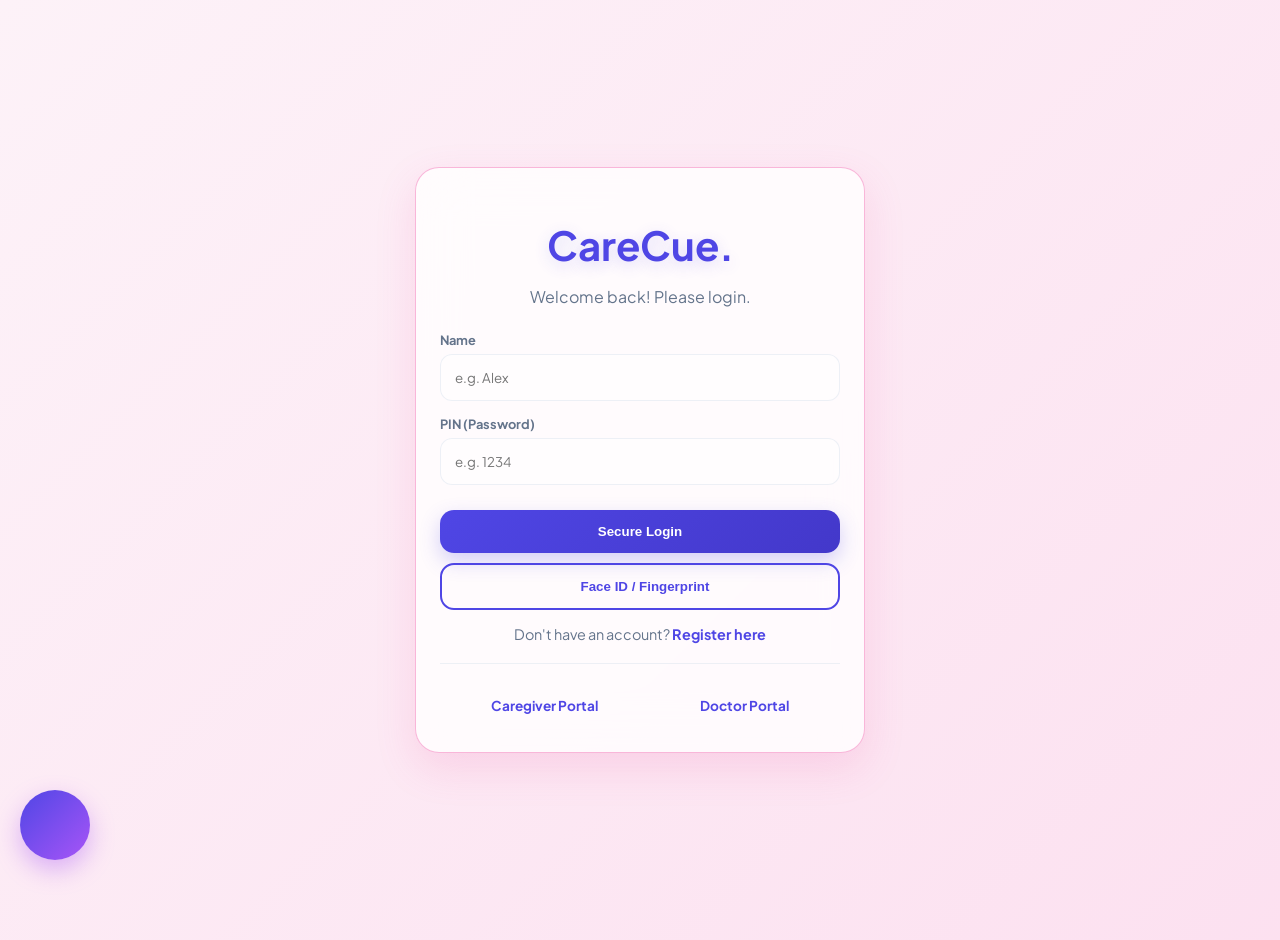
==== index.html @ 202d57db "First commit - Carecue project setup" ====
<!DOCTYPE html>
<html lang="en">
<head>
    <meta charset="UTF-8">
    <meta name="viewport" content="width=device-width, initial-scale=1.0">
    <title>CareCue Enterprise Pro Max</title>
    <link rel="stylesheet" href="style.css">
    <script src="https://unpkg.com/lucide@latest"></script>
    <script src="https://cdn.jsdelivr.net/npm/chart.js"></script>
    <script src="https://cdnjs.cloudflare.com/ajax/libs/html2pdf.js/0.10.1/html2pdf.bundle.min.js"></script>
    <script src="https://cdn.jsdelivr.net/npm/sweetalert2@11"></script>
</head>
<body>
    <script src='https://www.noupe.com/embed/019c487de93b7c8f9f58719d5f745e9b0823.js'></script>

    <div id="toast-container" style="position:fixed; top:20px; right:20px; z-index:9999; display:flex; flex-direction:column; gap:10px;"></div>

    <button class="voice-fab" onclick="startGlobalVoice()" title="Voice Commands" id="global-mic-btn">
        <i data-lucide="mic" style="width:28px; height:28px;"></i>
    </button>

    <div id="auth-screen" style="display:flex; min-height:100vh; align-items:center; justify-content:center; padding:20px; transition:0.3s; perspective: 1000px;">
        <div id="login-box" class="card login-pink-gradient" style="width: 100%; max-width: 400px; text-align:center; animation: fadeUp3D 0.8s ease-out;">
            <h1 style="color:var(--primary); margin-bottom:10px; font-size:2.5rem; text-shadow: 0 4px 15px rgba(79,70,229,0.2);">CareCue.</h1>
            <p style="color:var(--text-muted); margin-bottom: 25px;" data-lang="Welcome back! Please login.">Welcome back! Please login.</p>
            
            <label class="input-label" style="text-align:left;">Name</label>
            <input type="text" id="login-name" class="input-field" placeholder="e.g. Alex">
            <label class="input-label" style="text-align:left;">PIN (Password)</label>
            <input type="password" id="login-pin" class="input-field" placeholder="e.g. 1234">
            
            <button onclick="handleAuth('login')" class="btn btn-primary" style="margin-top:10px; margin-bottom:10px;" data-lang="Secure Login">Secure Login</button>
            
            <button onclick="biometricLogin()" class="btn btn-outline" style="margin-bottom:15px; display:flex; align-items:center; justify-content:center; gap:10px; border-color:var(--primary); color:var(--primary);">
                <i data-lucide="fingerprint"></i> <span data-lang="Face ID / Fingerprint">Face ID / Fingerprint</span>
            </button>

            <p style="font-size: 0.9rem; color: var(--text-muted);">Don't have an account? <span style="color:var(--primary); font-weight:700; cursor:pointer;" onclick="toggleAuth('register')">Register here</span></p>
            <hr style="border:none; border-top:1px solid var(--border); margin: 20px 0;">
            <div style="display:flex; justify-content:space-around;">
                <p style="font-size: 0.85rem; color: var(--text-muted);"><span style="color:var(--primary); font-weight:700; cursor:pointer;" onclick="toggleAuth('cg-login')">Caregiver Portal</span></p>
                <p style="font-size: 0.85rem; color: var(--text-muted);"><span style="color:var(--primary); font-weight:700; cursor:pointer;" onclick="toggleAuth('doc-login')">Doctor Portal</span></p>
            </div>
        </div>

        <div id="doc-login-box" class="card login-pink-gradient" style="width: 100%; max-width: 400px; text-align:center; display:none; animation: fadeUp3D 0.5s ease-out;">
            <div style="background:rgba(79,70,229,0.1); width:70px; height:70px; border-radius:50%; display:flex; align-items:center; justify-content:center; margin:0 auto 15px; box-shadow: 0 10px 20px rgba(79,70,229,0.15);"><i data-lucide="stethoscope" style="color:var(--primary); width:35px; height:35px;"></i></div>
            <h2 style="color:var(--primary); margin-top:0; margin-bottom:10px;">Doctor Portal</h2>
            <label class="input-label" style="text-align:left;">Doctor Name</label>
            <input type="text" id="doc-name-main" class="input-field" placeholder="e.g. Dr. Smith">
            <label class="input-label" style="text-align:left;">Secure PIN (Try: 0000)</label>
            <input type="password" id="doc-pin-main" class="input-field" placeholder="0000">
            <button onclick="doDoctorLogin()" class="btn btn-primary" style="margin-top:10px; margin-bottom:15px;">Access Records</button>
            <p style="font-size: 0.9rem; color: var(--text-muted);">Return to <span style="color:var(--primary); font-weight:700; cursor:pointer;" onclick="toggleAuth('login')">Patient Login</span></p>
        </div>

        <div id="cg-login-box" class="card login-pink-gradient" style="width: 100%; max-width: 400px; text-align:center; display:none; animation: fadeUp3D 0.5s ease-out;">
            <div style="background:rgba(79,70,229,0.1); width:70px; height:70px; border-radius:50%; display:flex; align-items:center; justify-content:center; margin:0 auto 15px; box-shadow: 0 10px 20px rgba(79,70,229,0.15);"><i data-lucide="shield" style="color:var(--primary); width:35px; height:35px;"></i></div>
            <h2 style="color:var(--primary); margin-top:0; margin-bottom:10px;">Caregiver Access</h2>
            <label class="input-label" style="text-align:left;">Caregiver PIN (Try: 1234)</label>
            <input type="password" id="cg-pin-main" class="input-field" placeholder="Enter PIN" style="text-align:center; font-size:1.5rem; letter-spacing:5px;">
            <button onclick="doCaregiverLoginMain()" class="btn btn-primary" style="margin-top:10px; margin-bottom:15px;">Access Dashboard</button>
            <p style="font-size: 0.9rem; color: var(--text-muted);">Return to <span style="color:var(--primary); font-weight:700; cursor:pointer;" onclick="toggleAuth('login')">Patient Login</span></p>
        </div>

        <div id="register-box" class="card login-pink-gradient" style="width: 100%; max-width: 500px; text-align:center; display:none; max-height: 90vh; overflow-y: auto; animation: fadeUp3D 0.5s ease-out;">
            <h2 style="color:var(--primary); margin-top:0; margin-bottom:10px;">Create Profile</h2>
            <div style="display:grid; grid-template-columns: 1fr 1fr; gap: 10px; text-align:left;">
                <div><label class="input-label">Name *</label><input type="text" id="reg-name" class="input-field" placeholder="Full Name"></div>
                <div><label class="input-label">PIN *</label><input type="password" id="reg-pin" class="input-field" placeholder="4-digit PIN"></div>
                <div><label class="input-label">Date of Birth</label><input type="date" id="reg-dob" class="input-field"></div>
                <div><label class="input-label">Blood Type</label><select id="reg-blood" class="input-field"><option value="">Select...</option><option value="A+">A+</option><option value="A-">A-</option><option value="O+">O+</option><option value="O-">O-</option><option value="B+">B+</option><option value="B-">B-</option><option value="AB+">AB+</option><option value="AB-">AB-</option></select></div>
                <div><label class="input-label">Height</label><input type="text" id="reg-height" class="input-field" placeholder="e.g. 175cm"></div>
                <div><label class="input-label">Weight</label><input type="text" id="reg-weight" class="input-field" placeholder="e.g. 70kg"></div>
            </div>
            <div style="text-align:left; margin-top: 10px;">
                <label class="input-label">Medical Conditions</label><input type="text" id="reg-cond" class="input-field" placeholder="e.g. Diabetes, Asthma (or None)">
                <label class="input-label">Known Allergies</label><input type="text" id="reg-alg" class="input-field" placeholder="e.g. Peanuts, Penicillin (or None)">
                <label class="input-label">Reason for using CareCue</label><input type="text" id="reg-reason" class="input-field" placeholder="e.g. Tracking daily supplements">
                <label class="input-label">Do you need Caregiver Monitoring?</label><select id="reg-caregiver" class="input-field"><option value="No">No, I will manage myself</option><option value="Yes">Yes, I want a caregiver to monitor my doses</option></select>
            </div>
            <button onclick="handleAuth('register')" class="btn btn-primary" style="margin-top:10px; margin-bottom:15px;">Complete Registration</button>
            <p style="font-size: 0.9rem; color: var(--text-muted);">Already have an account? <span style="color:var(--primary); font-weight:700; cursor:pointer;" onclick="toggleAuth('login')">Login here</span></p>
        </div>
    </div>

    <div id="app-wrapper" style="display:none;">
        <div id="ring-modal" class="modal-overlay">
            <div class="modal-box" style="border: 4px solid var(--primary); box-shadow: 0 0 50px rgba(79,70,229,0.5);">
                <i data-lucide="phone-ringing" style="color:var(--primary); width:60px; height:60px; margin-bottom:10px; animation: floatPulse 1s infinite;"></i>
                <h2 class="text-2xl font-bold mb-2">Caregiver Alert!</h2>
                <p class="text-muted mb-6">Your caregiver is ringing you to remind you to take your medicine!</p>
                <button onclick="stopRingAlert(); route('dashboard');" class="btn btn-primary">Okay, taking it now!</button>
            </div>
        </div>

        <div id="alarm-modal" class="modal-overlay">
            <div class="modal-box">
                <div style="background:linear-gradient(135deg, rgba(79,70,229,0.2) 0%, rgba(99,102,241,0.1) 100%); width:80px; height:80px; border-radius:50%; display:flex; align-items:center; justify-content:center; margin:0 auto 20px; box-shadow: 0 10px 25px rgba(79,70,229,0.2);">
                    <i data-lucide="bell-ring" style="color:var(--primary); width:40px; height:40px; animation: floatPulse 2s infinite;"></i>
                </div>
                <h2 class="text-2xl font-bold mb-2" data-lang="Medicine Time!">Medicine Time!</h2>
                <p id="alarm-msg" class="text-muted mb-6">Time to take your meds</p>
                <button onclick="confirmAlarm()" class="btn btn-primary" style="margin-bottom:15px; font-size:1.1rem; padding: 16px;" data-lang="I Took It">I Took It</button>
                <button onclick="snoozeAlarm()" style="background:none; border:none; color:var(--text-muted); font-weight:700; cursor:pointer; transition:0.3s;" onmouseover="this.style.color='var(--danger)'" onmouseout="this.style.color='var(--text-muted)'" data-lang="Snooze 5 mins">Snooze 5 mins</button>
            </div>
        </div>

        <div id="app-layout">
            <div id="nav-bar">
                <div class="desktop-logo">CareCue.</div>
                
                <div class="nav-link active" onclick="route('dashboard')" id="nav-dashboard"><i data-lucide="layout-grid"></i><span data-lang="Dashboard">Dashboard</span></div>
                <div class="nav-link" onclick="route('schedule')" id="nav-schedule"><i data-lucide="calendar-clock"></i><span data-lang="Schedule">Schedule</span></div>
                <div class="nav-link" onclick="route('inventory')" id="nav-inventory"><i data-lucide="package"></i><span data-lang="Inventory">Inventory</span></div>
                <div class="nav-link" onclick="route('analytics')" id="nav-analytics"><i data-lucide="bar-chart-2"></i><span data-lang="Analytics">Analytics</span></div>
                <div class="nav-link" onclick="route('ai')" id="nav-ai"><i data-lucide="bot"></i><span data-lang="Smart AI">Smart AI</span></div>
                <div class="nav-link" onclick="route('profile')" id="nav-profile"><i data-lucide="user"></i><span data-lang="Profile">Settings</span></div>

                <div style="margin-top:auto; border-top:1px solid var(--border); padding-top:20px;">
                    <div class="nav-link" onclick="toggleLanguage()" id="lang-btn" style="color:var(--success);"><i data-lucide="languages"></i><span>A/अ Hindi</span></div>
                    <div class="nav-link" onclick="exitCaregiver()" id="exit-cg-btn" style="color:var(--danger); display:none;"><i data-lucide="users" id="exit-cg-icon"></i><span id="exit-cg-text">Directory</span></div>
                    <div class="nav-link" onclick="logoutUser()" id="logout-btn" style="color:var(--text-muted);"><i data-lucide="log-out"></i><span>Logout</span></div>
                </div>
            </div>

            <div id="main-content">
                <div class="mobile-header">
                    <div style="font-weight:800; font-size:1.4rem; color:var(--primary); text-shadow: 0 2px 10px rgba(79,70,229,0.2);">CareCue.</div>
                    <div onclick="toggleLanguage()" style="font-size:0.8rem; background:var(--card-glass); color:var(--success); padding:8px; border-radius:20px; border:1px solid var(--border);"><i data-lucide="languages" style="width:16px;"></i></div>
                </div>

                <div style="margin-bottom:30px; display:flex; justify-content:space-between; align-items:flex-end; flex-wrap:wrap; gap:10px;">
                    <div style="display:flex; align-items:center; gap:15px;">
                        <img id="header-avatar" src="https://ui-avatars.com/api/?name=User" class="avatar-img" style="display:none; width:50px; height:50px;">
                        <div>
                            <h1 id="page-title" style="margin:0; font-size:2.2rem; letter-spacing:-0.5px;">Dashboard</h1>
                            <p id="page-sub" style="color:var(--text-muted); margin:5px 0 0; font-weight:500;">Overview</p>
                        </div>
                    </div>
                    <div style="display:flex; gap:10px;">
                        <div id="coin-badge" class="coin-badge" style="display:none;" title="Health Coins Earned">🪙 <span id="coin-count">0</span></div>
                        <div id="streak-badge" class="streak-badge" style="display:none;" title="Daily Streak">🔥 <span id="streak-count">0</span></div>
                    </div>
                </div>

                <div id="view-container" class="animate-in"></div>
            </div>
        </div>
    </div>

    <script>
        const API = "http://127.0.0.1:8000/api";
        const WS_URL = "ws://127.0.0.1:8000/ws";
        
        let state = { user: null, data: null, audioCtx: null, activeAlarm: null, recognition: null, role: 'patient', lang: 'en', bgImage: '' };
        let alarmInterval = null;
        let ws = null;
        let vitalsInterval = null;

        const dict = {
            "Dashboard": "डैशबोर्ड", "Schedule": "अनुसूची (Schedule)", "Inventory": "स्टॉक (Inventory)", 
            "Analytics": "विश्लेषण (Analytics)", "Smart AI": "स्मार्ट एआई", "Settings": "सेटिंग्स",
            "Welcome back! Please login.": "वापसी पर स्वागत है! कृपया लॉगिन करें।",
            "Secure Login": "सुरक्षित लॉगिन", "Face ID / Fingerprint": "बायोमेट्रिक लॉगिन",
            "Medicine Time!": "दवा का समय हो गया है!", "I Took It": "मैंने ले ली", "Snooze 5 mins": "5 मिनट बाद याद दिलाएं",
            "AI HEALTH SCORE": "एआई स्वास्थ्य स्कोर", "Today's Plan": "आज की योजना"
        };

        window.onload = async () => {
            lucide.createIcons();
            document.body.addEventListener('click', () => { if(!state.audioCtx) state.audioCtx = new (window.AudioContext || window.webkitAudioContext)(); }, {once:true});
            
            if (Notification.permission !== "granted" && Notification.permission !== "denied") {
                Notification.requestPermission();
            }

            const savedTheme = localStorage.getItem('carecue_theme');
            if(savedTheme) setTheme(savedTheme);

            if ('webkitSpeechRecognition' in window) {
                state.recognition = new webkitSpeechRecognition();
                state.recognition.continuous = false;
                state.recognition.lang = 'en-US';
                state.recognition.onresult = (e) => { 
                    const t = e.results[0][0].transcript.toLowerCase();
                    if(document.getElementById('global-mic-btn').classList.contains('listening')) {
                        document.getElementById('global-mic-btn').classList.remove('listening');
                        document.getElementById('global-mic-btn').style.background = "linear-gradient(135deg, var(--primary) 0%, #a855f7 100%)";
                        if(t.includes('inventory') || t.includes('stock')) { route('inventory'); showToast("Opening Inventory"); }
                        else if(t.includes('schedule') || t.includes('add medicine')) { route('schedule'); showToast("Opening Schedule"); }
                        else if(t.includes('profile') || t.includes('settings')) { route('profile'); showToast("Opening Settings"); }
                        else if(t.includes('dashboard') || t.includes('home')) { route('dashboard'); showToast("Opening Dashboard"); }
                        else { Swal.fire('Command not recognized', `I heard: "${t}". Try saying "Open Inventory".`, 'info'); }
                    } else {
                        if(document.getElementById('chat-in')) { document.getElementById('chat-in').value = t; sendChat(); }
                    }
                };
            }
            
            const savedUser = localStorage.getItem("carecue_userid");
            if(savedUser) { state.user = savedUser; startApp(); }
        };

        function connectWebSocket() {
            if(ws) ws.close();
            ws = new WebSocket(WS_URL);
            ws.onmessage = (event) => {
                if(event.data === "update" || event.data === "ring") {
                    loadData().then(() => { route(document.querySelector('.nav-link.active').id.replace('nav-','')); });
                }
            };
        }

        function showToast(msg, icon = 'success') {
            Swal.fire({ toast: true, position: 'top-end', icon: icon, title: msg, showConfirmButton: false, timer: 3000, timerProgressBar: true });
        }

        function toggleAuth(view) {
            ['login-box', 'register-box', 'cg-login-box', 'doc-login-box'].forEach(id => {
                const el = document.getElementById(id);
                if(el) el.style.display = 'none';
            });
            const target = document.getElementById(view + '-box');
            if(target) target.style.display = 'block';
        }

        async function biometricLogin() {
            Swal.fire({ title: 'Authenticating...', html: '<i data-lucide="scan-face" class="lucide-spin" style="width:60px; height:60px; color:var(--primary); margin:20px 0;"></i><br>Scanning biometrics...', showConfirmButton: false, allowOutsideClick: false, didOpen: () => { lucide.createIcons(); } });
            setTimeout(() => {
                const savedUser = localStorage.getItem("carecue_userid");
                if(savedUser) { state.user = savedUser; state.role = 'patient'; Swal.fire('Success', 'Biometric Match Confirmed', 'success'); finalizeAuth(); startApp(); } 
                else { Swal.fire('Error', 'No biometric profile found. Please login with PIN first.', 'error'); }
            }, 2000);
        }

        async function doDoctorLogin() {
            const name = document.getElementById('doc-name-main').value; const pin = document.getElementById('doc-pin-main').value;
            try {
                const res = await fetch(`${API}/doctor/login`, {method:'POST', headers:{'Content-Type':'application/json'}, body:JSON.stringify({name,pin})});
                const d = await res.json();
                if(d.success) { state.role = 'doctor'; finalizeAuth(); route('doc_home'); } else Swal.fire('Error', 'Invalid Doctor Credentials', 'error');
            } catch(e) { Swal.fire('Connection Error', 'Failed to connect to backend', 'error'); }
        }

        async function doCaregiverLoginMain() {
            const pin = document.getElementById('cg-pin-main').value;
            try {
                const res = await fetch(`${API}/caregiver/login`, {method:'POST', headers:{'Content-Type':'application/json'}, body:JSON.stringify({pin})});
                const d = await res.json();
                if(d.success) { state.role = 'caregiver'; finalizeAuth(); route('cg_home'); } else Swal.fire('Error', 'Invalid Caregiver PIN', 'error');
            } catch(e) { Swal.fire('Connection Error', 'Failed to connect to backend', 'error'); }
        }

        async function handleAuth(action) {
            let payload = action === 'login' ? { name: document.getElementById('login-name').value, pin: document.getElementById('login-pin').value } : { name: document.getElementById('reg-name').value, pin: document.getElementById('reg-pin').value, dob: document.getElementById('reg-dob').value, bloodType: document.getElementById('reg-blood').value, height: document.getElementById('reg-height').value, weight: document.getElementById('reg-weight').value, allergies: document.getElementById('reg-alg').value, conditions: document.getElementById('reg-cond').value, reason: document.getElementById('reg-reason').value, needsCaregiver: document.getElementById('reg-caregiver').value };
            const endpoint = action === 'login' ? `${API}/login` : `${API}/register`;
            try {
                const res = await fetch(endpoint, { method: 'POST', headers: {'Content-Type': 'application/json'}, body: JSON.stringify(payload) });
                const data = await res.json();
                if(data.success) { state.user = data.userId; state.role = 'patient'; localStorage.setItem("carecue_userid", state.user); finalizeAuth(); startApp(); }
                else Swal.fire('Error', data.message, 'error');
            } catch(e) { Swal.fire('Connection Error', 'Server error. Is the backend running?', 'error'); }
        }

        function finalizeAuth() {
            document.getElementById('auth-screen').style.display = 'none';
            document.getElementById('app-wrapper').style.display = 'block';
            
            const isPatient = state.role === 'patient';
            document.getElementById('nav-schedule').style.display = isPatient ? 'flex' : 'none';
            document.getElementById('nav-inventory').style.display = isPatient ? 'flex' : 'none';
            document.getElementById('nav-analytics').style.display = isPatient ? 'flex' : 'none';

            if(state.role !== 'patient') {
                document.getElementById('exit-cg-btn').style.display = 'flex';
                document.getElementById('exit-cg-text').innerText = state.role === 'doctor' ? 'Doctor Portal' : 'Patient List';
                lucide.createIcons();
            }
            connectWebSocket(); 
        }

        function logoutUser() {
            state.user = null; state.role = 'patient'; clearInterval(alarmInterval); alarmInterval = null; clearInterval(vitalsInterval);
            localStorage.removeItem("carecue_userid"); if(ws) ws.close();
            document.getElementById('app-wrapper').style.display = 'none'; document.getElementById('auth-screen').style.display = 'flex';
            document.getElementById('exit-cg-btn').style.display = 'none'; document.getElementById('header-avatar').style.display = 'none';
            
            document.getElementById('nav-schedule').style.display = 'flex';
            document.getElementById('nav-inventory').style.display = 'flex';
            document.getElementById('nav-analytics').style.display = 'flex';
            
            toggleAuth('login');
            clearBg(false);
        }

        function toggleLanguage() {
            state.lang = state.lang === 'en' ? 'hi' : 'en';
            document.querySelectorAll('[data-lang]').forEach(el => {
                const original = el.getAttribute('data-lang');
                if(state.lang === 'hi' && dict[original]) el.innerText = dict[original];
                else el.innerText = original;
            });
            showToast(state.lang === 'hi' ? "भाषा बदल दी गई है" : "Language changed to English");
        }

        function startGlobalVoice() {
            if(!state.recognition) return Swal.fire('Error', "Voice not supported", 'error');
            const btn = document.getElementById('global-mic-btn'); btn.classList.add('listening'); btn.style.background = "var(--danger)";
            state.recognition.start(); showToast("Listening... Try saying 'Open Inventory'", "info");
        }

        async function startApp() {
            finalizeAuth();
            await loadData();
            route(state.role === 'patient' ? 'dashboard' : (state.role === 'doctor' ? 'doc_home' : 'cg_home'));
            if(!alarmInterval) alarmInterval = setInterval(checkAlarms, 1000);
        }

        async function loadData() {
            if(!state.user) return;
            const res = await fetch(`${API}/data/${state.user}`);
            state.data = await res.json();
            document.getElementById('page-sub').innerText = `Viewing: ${state.data.name}`;
            
            if(state.data.profile && state.data.profile.streak > 0) {
                document.getElementById('streak-badge').style.display = 'inline-flex'; document.getElementById('streak-count').innerText = state.data.profile.streak;
            } else { document.getElementById('streak-badge').style.display = 'none'; }

            if(state.data.profile && state.data.profile.coins !== undefined) {
                document.getElementById('coin-badge').style.display = 'inline-flex'; document.getElementById('coin-count').innerText = state.data.profile.coins;
            }

            const headerAvatar = document.getElementById('header-avatar');
            if (state.data.profile && state.data.profile.avatar) {
                headerAvatar.src = state.data.profile.avatar; headerAvatar.style.display = 'block';
            } else {
                headerAvatar.src = `https://ui-avatars.com/api/?name=${state.data.name}&background=random`; headerAvatar.style.display = 'block';
            }

            // Custom BG Handling
            if(state.data.profile && state.data.profile.bgImage) {
                document.body.style.backgroundImage = `url(${state.data.profile.bgImage})`;
                document.body.style.backgroundSize = 'cover';
                document.body.style.backgroundPosition = 'center';
                document.body.style.backgroundAttachment = 'fixed';
                state.bgImage = state.data.profile.bgImage;
            } else {
                clearBg(false);
            }
        }

        function setTheme(t) {
            document.body.className = '';
            if(t !== 'light') document.body.classList.add(t);
            localStorage.setItem('carecue_theme', t);
            showToast(`Theme Updated`, 'success');
        }

        function clearBg(save = true) {
            document.body.style.backgroundImage = '';
            state.bgImage = '';
            if(save) saveProfile();
        }

        function route(view) {
            document.querySelectorAll('.nav-link').forEach(el => el.classList.remove('active'));
            if(document.getElementById(`nav-${view}`)) document.getElementById(`nav-${view}`).classList.add('active');
            
            const titles = {'dashboard': 'Dashboard', 'schedule': 'Medication', 'inventory': 'Stock', 'analytics': 'Health Data', 'ai': 'AI Lab', 'profile': 'Settings & Theme', 'cg_home': 'Caregiver Portal', 'doc_home': 'Doctor Portal'};
            document.getElementById('page-title').innerText = titles[view] || 'CareCue';
            document.getElementById('page-title').setAttribute('data-lang', titles[view] || 'CareCue');

            const container = document.getElementById('view-container');
            container.classList.remove('animate-in'); void container.offsetWidth; container.classList.add('animate-in');
            clearInterval(vitalsInterval); 

            setTimeout(() => {
                if(view === 'dashboard') renderDashboard();
                if(view === 'schedule') renderSchedule();
                if(view === 'inventory') renderInventory();
                if(view === 'analytics') renderAnalytics();
                if(view === 'ai') renderAI();
                if(view === 'profile') renderProfile();
                if(view === 'cg_home') renderCGHome();
                if(view === 'doc_home') renderDocHome();
                lucide.createIcons();
                if(state.lang === 'hi') toggleLanguage(); 
            }, 50);
        }

        async function renderDashboard() {
            if(!state.user) return;
            const r = await fetch(`${API}/ai/risk/${state.user}`, {method:'POST'}); const risk = await r.json();
            const today = new Date().toISOString().split('T')[0];

            const medsHtml = state.data.medicines.map(m => {
                const log = state.data.history.find(h => h.medicineId === m.id && h.timestamp.startsWith(today));
                let btns = log ? `<span style="color:${log.status==='taken'?'var(--success)':'var(--danger)'}; font-weight:700; background:rgba(255,255,255,0.5); padding:6px 12px; border-radius:8px;">${log.status==='taken'?'Taken':'Missed'}</span>` : 
                    `<button onclick="log('${m.id}','${m.name}','taken','${m.dosage}')" class="action-btn btn-take">Take</button>
                     <button onclick="log('${m.id}','${m.name}','missed','${m.dosage}')" class="action-btn btn-skip">Skip</button>`;

                return `<div class="med-row" style="border-left:4px solid ${log?(log.status==='taken'?'var(--success)':'var(--danger)'):'var(--primary)'};"><div><div style="font-size:0.8rem; font-weight:800; color:var(--primary); letter-spacing:0.5px;">${m.time} | ${m.frequency || 'Daily'}</div><strong style="font-size:1.2rem;">${m.name}</strong> <span style="font-size:0.85rem; color:var(--text-muted);">${m.dosage}</span></div><div>${btns}</div></div>`;
            }).join('');

            const vitalsHtml = `
                <div class="card" style="margin-top:20px;">
                    <h3 style="margin-top:0; display:flex; align-items:center; gap:8px;"><i data-lucide="watch" style="color:var(--primary);"></i> Health Vitals <span style="font-size:0.7rem; background:rgba(16,185,129,0.1); color:var(--success); padding:2px 6px; border-radius:4px; font-weight:700;">Live Sync</span></h3>
                    <div style="display:grid; grid-template-columns:1fr 1fr 1fr; gap:15px;">
                        <div class="vitals-box">
                            <i data-lucide="heart-pulse" class="heart-beat"></i><br>
                            <span class="vitals-val" id="vital-hr">72</span><br><span style="font-size:0.75rem; color:var(--text-muted);">BPM</span>
                        </div>
                        <div class="vitals-box">
                            <i data-lucide="activity" style="color:var(--primary);"></i><br>
                            <span class="vitals-val" id="vital-bp">120/80</span><br><span style="font-size:0.75rem; color:var(--text-muted);">mmHg</span>
                        </div>
                        <div class="vitals-box">
                            <i data-lucide="footprints" style="color:var(--success);"></i><br>
                            <span class="vitals-val" id="vital-steps">4,203</span><br><span style="font-size:0.75rem; color:var(--text-muted);">Steps</span>
                        </div>
                    </div>
                </div>
            `;

            document.getElementById('view-container').innerHTML = `
                <div class="grid-responsive">
                    <div class="card" style="background:linear-gradient(135deg, ${risk.color} 0%, #1e293b 100%); color:white; border:none; box-shadow: 0 15px 30px ${risk.color}40;">
                        <p style="opacity:0.9; font-size:0.85rem; font-weight:800; letter-spacing:1px;" data-lang="AI HEALTH SCORE">AI HEALTH SCORE</p>
                        <div style="display:flex; justify-content:space-between; align-items:flex-end;">
                            <h2 style="font-size:4.5rem; margin:0; line-height:1; text-shadow: 0 4px 10px rgba(0,0,0,0.3);">${risk.score}%</h2>
                            <div style="text-align:right; font-weight:600; background:rgba(255,255,255,0.2); padding:8px 16px; border-radius:12px; backdrop-filter:blur(5px);">${risk.label}</div>
                        </div>
                    </div>
                    <div class="card"><h3 style="margin-top:0; font-size:1.3rem;" data-lang="Today's Plan">Today's Plan</h3>${medsHtml || '<p style="color:var(--text-muted); font-weight:500;">No medicines active.</p>'}</div>
                </div>
                ${vitalsHtml}
            `;
            
            vitalsInterval = setInterval(() => {
                if(document.getElementById('vital-hr')) {
                    document.getElementById('vital-hr').innerText = Math.floor(Math.random() * (76 - 70 + 1)) + 70;
                    if(Math.random() > 0.8) document.getElementById('vital-bp').innerText = "121/81";
                    else document.getElementById('vital-bp').innerText = "120/80";
                }
            }, 2000);
        }

        function renderSchedule() {
            if(!state.data) return;
            const list = state.data.medicines.map(m => `<div class="med-row"><div><strong style="font-size:1.1rem;">${m.name}</strong> <span style="color:var(--text-muted);">(${m.dosage})</span><br><span style="font-size:0.85rem; color:var(--primary); font-weight:600;">${m.time} • ${m.frequency || 'Daily'} • ${m.notes}</span></div><button onclick="delMed('${m.id}')" style="background:rgba(239, 68, 68, 0.1); padding:10px; border-radius:10px; border:none; color:var(--danger); cursor:pointer; transition:0.3s;" onmouseover="this.style.background='var(--danger)'; this.style.color='white';" onmouseout="this.style.background='rgba(239, 68, 68, 0.1)'; this.style.color='var(--danger)';"><i data-lucide="trash-2"></i></button></div>`).join('');
            document.getElementById('view-container').innerHTML = `<div class="grid-responsive"><div class="card"><h3 style="margin-top:0;">Add Medicine</h3><label class="input-label">Name</label><input id="n-name" class="input-field"><div style="display:flex; gap:10px;"><div style="flex:1"><label class="input-label">Dosage</label><input id="n-dose" class="input-field"></div><div style="flex:1"><label class="input-label">Time</label><input id="n-time" type="time" class="input-field"></div></div><label class="input-label">Frequency</label><select id="n-freq" class="input-field"><option value="Daily">Daily</option><option value="Every 3 Days">Every 3 Days</option><option value="Mondays Only">Mondays Only</option></select><label class="input-label">Notes</label><input id="n-notes" class="input-field"><button onclick="addMed()" class="btn btn-primary">Add Schedule</button></div><div class="card"><h3 style="margin-top:0;">Current List</h3>${list}</div></div>`;
        }

        function renderInventory() {
            if(!state.data) return;
            const options = state.data.medicines.map(m => `<option value="${m.name}">${m.name}</option>`).join('');
            const list = state.data.inventory.map(i => {
                const isLow = i.quantity < 5;
                const locBtn = isLow ? `<button onclick="locatePharmacy()" style="margin-top:8px; background:var(--danger); color:white; border:none; padding:4px 8px; border-radius:6px; font-size:0.75rem; cursor:pointer;"><i data-lucide="map-pin" style="width:12px; vertical-align:middle;"></i> Find Pharmacy</button>` : '';
                
                return `<div class="med-row" style="${isLow ? 'border-color:var(--danger); box-shadow:0 0 15px rgba(239,68,68,0.1);' : ''}"><div><strong style="font-size:1.1rem;">${i.medName}</strong><br><span style="font-size:0.85rem; color:var(--text-muted); font-weight:500;">Exp: ${i.expiryDate}</span><br>${locBtn}</div><div style="text-align:right; background:${isLow ? 'rgba(239,68,68,0.1)' : 'rgba(16,185,129,0.1)'}; padding:10px 15px; border-radius:12px;"><span style="font-size:1.3rem; font-weight:800; color:${isLow ? 'var(--danger)' : 'var(--success)'}">${i.quantity}</span><br><span style="font-size:0.7rem; color:var(--text-muted); font-weight:700;">units left</span></div></div>`;
            }).join('');
            document.getElementById('view-container').innerHTML = `<div class="grid-responsive"><div class="card"><h3>Update Stock</h3><label class="input-label">Medicine</label><select id="i-name" class="input-field">${options}</select><div style="display:flex; gap:10px;"><div style="flex:1"><label class="input-label">Qty</label><input type="number" id="i-qty" class="input-field"></div><div style="flex:1"><label class="input-label">Expiry</label><input type="date" id="i-date" class="input-field"></div></div><button onclick="updInv()" class="btn btn-primary">Update</button></div><div class="card"><h3>Inventory Status</h3>${list}</div></div>`;
        }

        function locatePharmacy() {
            if (navigator.geolocation) {
                Swal.fire({title: 'Locating...', text: 'Finding nearby medical stores via GPS.', icon: 'info', timer: 1500, showConfirmButton: false});
                navigator.geolocation.getCurrentPosition((pos) => {
                    const url = `https://www.google.com/maps/search/pharmacy+or+medical+store+near+me/@$${pos.coords.latitude},${pos.coords.longitude},15z`;
                    window.open(url, '_blank');
                }, (error) => { Swal.fire('Location Error', 'Please enable GPS.', 'error'); });
            } else { Swal.fire('Error', 'Geolocation not supported.', 'error'); }
        }

        function renderAnalytics() {
            if(!state.data) return;
            document.getElementById('view-container').innerHTML = `<div id="pdf-content"><div class="grid-responsive"><div class="card"><h3>Adherence Trends</h3><canvas id="healthChart" style="filter: drop-shadow(0 10px 10px rgba(0,0,0,0.1));"></canvas></div><div class="card"><h3>Data Summary</h3><div style="display:flex; justify-content:space-between; margin-bottom:15px; padding-bottom:15px; border-bottom:1px solid var(--border);"><span style="font-weight:600; color:var(--text-muted);">Active Meds</span><b style="font-size:1.2rem;">${state.data.medicines.length}</b></div><div style="display:flex; justify-content:space-between;"><span style="font-weight:600; color:var(--text-muted);">Total Missed Doses</span><b style="color:var(--danger); font-size:1.2rem; background:rgba(239,68,68,0.1); padding:4px 12px; border-radius:8px;">${state.data.history.filter(h=>h.status==='missed').length}</b></div></div></div></div><button onclick="downloadPDF()" class="btn btn-outline" style="margin-top:20px; width:100%; border: 2px solid var(--primary); color:var(--primary); font-weight:800; box-shadow:0 4px 15px rgba(79,70,229,0.1); transition:0.3s;" onmouseover="this.style.background='var(--primary)'; this.style.color='white'"><i data-lucide="download"></i> Download Full Medical Report (PDF)</button>`;
            setTimeout(initChart, 200);
        }

        function downloadPDF() {
            const element = document.getElementById('pdf-content');
            html2pdf().from(element).set({ margin: 1, filename: `${state.data.name}_Medical_Report.pdf`, html2canvas: { scale: 2 }, jsPDF: { orientation: 'portrait' } }).save();
        }

        function initChart() {
            const ctx = document.getElementById('healthChart'); if(!ctx) return;
            const history = state.data.history; const taken = history.filter(h => h.status === 'taken').length; const missed = history.filter(h => h.status === 'missed').length;
            new Chart(ctx, { type: 'doughnut', data: { labels: ['Taken', 'Missed'], datasets: [{ data: [taken || 1, missed], backgroundColor: ['#4f46e5', '#ef4444'], borderWidth: 0, hoverOffset: 4 }] }, options: { responsive: true, cutout: '75%', plugins: { legend: { position: 'bottom' } } } });
        }

        function renderAI() {
            document.getElementById('view-container').innerHTML = `
                <div class="grid-responsive">
                    <div class="card" style="grid-row:span 2; display:flex; flex-direction:column;">
                        <h3 style="margin-top:0; color:var(--primary); display:flex; align-items:center; gap:8px;"><i data-lucide="sparkles"></i> CareCue Smart AI</h3>
                        <div id="chat-box" class="chat-window" style="flex:1;"><div class="msg ai">Hello! I am your advanced AI assistant. Ask me complex health queries!</div></div>
                        <div style="display:flex; gap:10px; margin-top:10px;"><input id="chat-in" class="input-field" style="margin:0;" placeholder="Type a message..."><button onclick="sendChat()" class="btn btn-primary" style="width:auto; padding:0 24px;"><i data-lucide="send"></i></button></div>
                    </div>
                    <div>
                        <div class="card"><h3>💊 Medicine Information</h3><div style="display:flex; gap:10px;"><input id="drug-q" class="input-field" style="margin:0;" placeholder="e.g. Aspirin"><button onclick="searchDrug()" class="btn btn-primary" style="width:auto;">Go</button></div><div id="drug-res" style="margin-top:15px; font-size:0.95rem; line-height:1.5;"></div></div>
                        <div class="card"><h3>📝 Smart Prescription Scan</h3><div style="display:flex; gap:10px;"><input type="file" id="ocr-file" class="input-field" style="margin:0; padding:10px;"><button onclick="uploadOCR()" class="btn btn-primary" style="width:auto;">Extract</button></div><div id="ocr-res" style="margin-top:15px; font-size:0.95rem; line-height:1.5;"></div></div>
                        <div class="card"><h3>📷 Identify Medicine</h3><div style="display:flex; gap:10px;"><input type="file" id="pill-file" class="input-field" style="margin:0; padding:10px;"><button onclick="uploadPill()" class="btn btn-primary" style="width:auto;">Scan Pill</button></div><div id="pill-res" style="margin-top:15px; font-weight:800; color:var(--primary); font-size:1.1rem;"></div></div>
                    </div>
                </div>
            `;
            setTimeout(() => lucide.createIcons(), 100);
        }

        function renderProfile() {
            if(!state.data) return;
            const p = state.data.profile;
            const apps = state.data.appointments.map(a => `<div class="med-row"><div><strong style="font-size:1.1rem;">${a.doctor}</strong><br><span style="font-size:0.85rem; color:var(--text-muted);">${a.reason}</span></div><div style="text-align:right; color:var(--primary); font-weight:700; background:rgba(79,70,229,0.1); padding:6px 12px; border-radius:8px;">${a.date}</div></div>`).join('');
            const defaultAvatar = `https://ui-avatars.com/api/?name=${p.name || 'User'}&background=random`;

            const bloods = ['A+', 'A-', 'B+', 'B-', 'O+', 'O-', 'AB+', 'AB-'];
            const bloodOpts = bloods.map(b => `<option value="${b}" ${p.bloodType===b?'selected':''}>${b}</option>`).join('');

            document.getElementById('view-container').innerHTML = `
                <div class="grid-responsive">
                    <div class="card">
                        <h3>Patient Information</h3>
                        <div style="display:flex; align-items:center; gap:20px; margin-bottom: 25px; background: rgba(0,0,0,0.03); padding:15px; border-radius:16px;">
                            <img id="p-avatar-preview" src="${p.avatar || defaultAvatar}" class="avatar-img" style="width:80px; height:80px;">
                            <div style="flex:1;">
                                <label class="input-label">Update Profile Photo</label>
                                <input type="file" id="p-avatar" accept="image/*" class="input-field" style="margin:0; padding:10px;">
                            </div>
                        </div>
                        <div style="display:grid; grid-template-columns:1fr 1fr; gap:15px;">
                            <div><label class="input-label">Name</label><input id="p-name" value="${p.name || ''}" class="input-field"></div>
                            <div><label class="input-label">Blood Group</label>
                                <select id="p-blood" class="input-field"><option value="">Select...</option>${bloodOpts}</select>
                            </div>
                            <div><label class="input-label">Height</label><input id="p-ht" value="${p.height || ''}" class="input-field"></div>
                            <div><label class="input-label">Weight</label><input id="p-wt" value="${p.weight || ''}" class="input-field"></div>
                        </div>
                        <label class="input-label">Emergency Phone No.</label><input id="p-em" value="${p.emergencyContact || ''}" class="input-field">
                        <label class="input-label">Insurance</label><input id="p-ins" value="${p.insurance || ''}" class="input-field">
                        <label class="input-label">Doctor</label><input id="p-doc" value="${p.doctor || ''}" class="input-field">
                        <h4 style="margin-top:25px; border-bottom:1px solid var(--border); padding-bottom:10px;">Medical History</h4>
                        <div style="display:grid; grid-template-columns:1fr 1fr; gap:15px;">
                            <div><label class="input-label">Allergies</label><input id="p-alg" value="${p.allergies || ''}" class="input-field"></div>
                            <div><label class="input-label">Conditions</label><input id="p-cond" value="${p.conditions || ''}" class="input-field"></div>
                        </div>
                        <div style="display:flex; gap:15px; margin-top:20px;">
                            <button onclick="saveProfile()" class="btn btn-primary" style="flex:2;">Save All Settings</button>
                            <button onclick="Swal.fire('Calling...', 'Dialing Emergency Contact', 'warning')" class="btn" style="flex:1; background:var(--danger); color:white; box-shadow:0 8px 20px rgba(239,68,68,0.3);"><i data-lucide="phone-call" style="vertical-align:middle; margin-right:5px;"></i> SOS</button>
                        </div>
                    </div>

                    <div>
                        <div class="card">
                            <h3>🎨 Personalization & Theme</h3>
                            <label class="input-label">App Theme Options</label>
                            <div style="display:flex; gap:15px; margin-bottom:20px;">
                                <div onclick="setTheme('light')" style="width:40px;height:40px;border-radius:50%;background:#f6f8fd;border:2px solid #cbd5e1;cursor:pointer;box-shadow:0 4px 6px rgba(0,0,0,0.1);" title="Light"></div>
                                <div onclick="setTheme('dark-mode')" style="width:40px;height:40px;border-radius:50%;background:#0f172a;border:2px solid #334155;cursor:pointer;box-shadow:0 4px 6px rgba(0,0,0,0.1);" title="Dark"></div>
                                <div onclick="setTheme('theme-pink')" style="width:40px;height:40px;border-radius:50%;background:#ec4899;border:2px solid #fbcfe8;cursor:pointer;box-shadow:0 4px 6px rgba(0,0,0,0.1);" title="Pink"></div>
                                <div onclick="setTheme('theme-blue')" style="width:40px;height:40px;border-radius:50%;background:#0ea5e9;border:2px solid #bae6fd;cursor:pointer;box-shadow:0 4px 6px rgba(0,0,0,0.1);" title="Blue"></div>
                            </div>
                            <label class="input-label">Custom Background Picture</label>
                            <input type="file" id="p-bg" accept="image/*" class="input-field" style="padding:10px;">
                            <button onclick="clearBg()" class="btn btn-outline" style="font-size:0.85rem; padding:10px; width:auto;">Remove Background</button>
                        </div>
                        <div class="card">
                            <h3>Appointments</h3>${apps}
                            <button onclick="addAppt()" class="btn btn-outline" style="margin-top:15px; border-style:dashed;">+ Book New Appointment</button>
                        </div>
                    </div>
                </div>
            `;

            document.getElementById('p-avatar').addEventListener('change', function(e) {
                if(e.target.files[0]) {
                    const reader = new FileReader();
                    reader.onload = function(evt) { document.getElementById('p-avatar-preview').src = evt.target.result; }
                    reader.readAsDataURL(e.target.files[0]);
                }
            });

            document.getElementById('p-bg').addEventListener('change', function(e){
                if(e.target.files[0]) {
                    const reader = new FileReader();
                    reader.onload = function(evt) {
                        document.body.style.backgroundImage = `url(${evt.target.result})`;
                        document.body.style.backgroundSize = 'cover';
                        document.body.style.backgroundPosition = 'center';
                        document.body.style.backgroundAttachment = 'fixed';
                        state.bgImage = evt.target.result; 
                    }
                    reader.readAsDataURL(e.target.files[0]);
                }
            });
        }

        async function renderCGHome() {
            document.getElementById('page-sub').innerText = `Caregiver Command Center`;
            const res = await fetch(`${API}/caregiver/patients`); const pts = await res.json();
            const totalM = pts.reduce((sum, p) => sum + p.missed, 0);
            
            const statsHtml = `
                <div class="grid-responsive" style="margin-bottom:20px;">
                    <div class="card" style="background: linear-gradient(135deg, #10b981 0%, #059669 100%); color:white; border:none; box-shadow:0 10px 20px rgba(16,185,129,0.3);">
                        <h3 style="margin-top:0; opacity:0.9;">Total Assigned Patients</h3><h1 style="font-size:3.5rem; margin:0;">${pts.length}</h1>
                    </div>
                    <div class="card" style="background: linear-gradient(135deg, #ef4444 0%, #dc2626 100%); color:white; border:none; box-shadow:0 10px 20px rgba(239,68,68,0.3);">
                        <h3 style="margin-top:0; opacity:0.9;">Critical Missed Doses</h3><h1 style="font-size:3.5rem; margin:0;">${totalM}</h1>
                    </div>
                </div>
            `;

            const html = pts.map(p => `<div class="med-row" style="border-left:4px solid var(--primary); padding:20px;"><div onclick="selPt('${p.id}')" style="cursor:pointer; flex:1;"><b style="font-size:1.3rem;">${p.name}</b> <br><span style="color:var(--text-muted); font-size:0.9rem;"><i data-lucide="phone" style="width:14px; vertical-align:middle;"></i> Ext: ${p.phone || 'N/A'}</span><br><span style="color:var(--danger); font-weight:700; background:rgba(239,68,68,0.1); padding:4px 10px; border-radius:8px; font-size:0.85rem; display:inline-block; margin-top:8px;">${p.missed} Missed Doses</span></div><div style="display:flex; flex-direction:column; gap:10px;"><button onclick="ringPatient('${p.id}')" class="btn btn-primary" style="width:auto; padding:10px 20px;"><i data-lucide="phone-outgoing"></i> Ring Alert</button><button onclick="selPt('${p.id}')" class="btn btn-outline" style="width:auto; padding:10px 20px;">Access Profile</button></div></div>`).join('');
            document.getElementById('view-container').innerHTML = statsHtml + `<div id="pdf-content" class="card"><h3 style="margin-top:0;">Your Managed Patients</h3>${html}</div>`;
        }

        async function renderDocHome() {
            document.getElementById('page-sub').innerText = `Doctor Command Dashboard`;
            const res = await fetch(`${API}/caregiver/patients`); const pts = await res.json();
            let upcomingApps = 0; pts.forEach(p => { upcomingApps += (p.appointments && p.appointments.length > 0) ? 1 : 0; });

            const statsHtml = `
                <div class="grid-responsive" style="margin-bottom:20px;">
                    <div class="card" style="background: linear-gradient(135deg, #3b82f6 0%, #2563eb 100%); color:white; border:none; box-shadow:0 10px 20px rgba(59,130,246,0.3);">
                        <h3 style="margin-top:0; opacity:0.9;">Total Registered Patients</h3><h1 style="font-size:3.5rem; margin:0;">${pts.length}</h1>
                    </div>
                    <div class="card" style="background: linear-gradient(135deg, #8b5cf6 0%, #6d28d9 100%); color:white; border:none; box-shadow:0 10px 20px rgba(139,92,246,0.3);">
                        <h3 style="margin-top:0; opacity:0.9;">Upcoming Appointments</h3><h1 style="font-size:3.5rem; margin:0;">${upcomingApps}</h1>
                    </div>
                </div>
            `;

            const html = pts.map(p => `<div class="med-row" style="border-left:4px solid var(--success); padding:20px;"><div onclick="selPt('${p.id}')" style="cursor:pointer; flex:1;"><b style="font-size:1.3rem;">${p.name}</b> <br><span style="color:var(--text-muted); font-weight:500;">Condition: ${p.condition}</span><br><span style="font-size:0.85rem; color:var(--text-muted); display:inline-block; margin-top:5px;"><i data-lucide="calendar" style="width:14px; vertical-align:middle;"></i> Appt: ${p.appointments && p.appointments.length > 0 ? p.appointments[0].date : 'No upcoming appts'}</span></div><div style="display:flex; flex-direction:column; gap:10px;"><button onclick="contactCaregiver('${p.id}')" class="btn btn-outline" style="width:auto; padding:10px 20px;"><i data-lucide="message-square"></i> Send Note</button><button onclick="selPt('${p.id}')" class="btn btn-primary" style="width:auto; padding:10px 20px;">Medical Records</button></div></div>`).join('');
            document.getElementById('view-container').innerHTML = statsHtml + `<div id="pdf-content" class="card"><h3 style="margin-top:0;">Patient Directory</h3>${html}</div>`;
        }

        async function selPt(id) { 
            state.user = id; 
            document.getElementById('nav-schedule').style.display = 'flex';
            document.getElementById('nav-inventory').style.display = 'flex';
            document.getElementById('nav-analytics').style.display = 'flex';
            await loadData(); 
            route('dashboard'); 
        }

        function exitCaregiver() { 
            state.user = null; 
            document.getElementById('nav-schedule').style.display = 'none';
            document.getElementById('nav-inventory').style.display = 'none';
            document.getElementById('nav-analytics').style.display = 'none';
            route(state.role === 'doctor' ? 'doc_home' : 'cg_home'); 
        }

        async function ringPatient(id) {
            await fetch(`${API}/caregiver/ring/${id}`, {method:'POST'});
            Swal.fire({title: 'Ringing Patient', text: 'An emergency alarm is ringing on their device.', icon: 'success', timer: 2000});
        }

        async function contactCaregiver(id) {
            const { value: msg } = await Swal.fire({ title: 'Message Caregiver', input: 'text', inputPlaceholder: 'Enter message...' });
            if(msg) {
                await fetch(`${API}/doctor/contact`, {method:'POST', headers:{'Content-Type':'application/json'}, body:JSON.stringify({userId:id, message:msg})});
                Swal.fire({toast:true, position:'top-end', icon:'success', title:'Message Sent!', showConfirmButton:false, timer:3000});
            }
        }

        async function log(id, name, status, dosageStr) {
            await fetch(`${API}/history`, {method:'POST', headers:{'Content-Type':'application/json'}, body:JSON.stringify({userId:state.user, medicineId:id, medicineName:name, status:status, dosageString:dosageStr})});
            await loadData(); renderDashboard();
            if(status === 'missed') Swal.fire({toast:true, position:'top-end', icon:'warning', title:'Caregiver Notified: Missed dose!', showConfirmButton:false, timer:3000});
            else { Swal.fire({toast:true, position:'top-end', icon:'success', title:'+10 Health Coins Earned!', showConfirmButton:false, timer:3000}); }
        }
        
        async function addMed() {
            const d = { userId:state.user, name:document.getElementById('n-name').value, dosage:document.getElementById('n-dose').value, time:document.getElementById('n-time').value, frequency:document.getElementById('n-freq').value, notes:document.getElementById('n-notes').value };
            await fetch(`${API}/medicines`, {method:'POST', headers:{'Content-Type':'application/json'}, body:JSON.stringify(d)});
            await loadData(); route('schedule'); Swal.fire({toast:true, position:'top-end', icon:'success', title:'Medicine Added!', showConfirmButton:false, timer:3000});
        }
        
        async function updInv() {
             const d = { userId:state.user, medName:document.getElementById('i-name').value, quantity:document.getElementById('i-qty').value, expiryDate:document.getElementById('i-date').value };
             await fetch(`${API}/inventory`, {method:'POST', headers:{'Content-Type':'application/json'}, body:JSON.stringify(d)});
             await loadData(); route('inventory'); Swal.fire({toast:true, position:'top-end', icon:'success', title:'Stock Updated!', showConfirmButton:false, timer:3000});
        }
        
        async function saveProfile() {
            const avatarPreview = document.getElementById('p-avatar-preview').src;
            const d = { 
                userId:state.user, name:document.getElementById('p-name').value, bloodType:document.getElementById('p-blood').value, 
                height:document.getElementById('p-ht').value, weight:document.getElementById('p-wt').value, 
                emergencyContact:document.getElementById('p-em').value, insurance:document.getElementById('p-ins').value, 
                doctor: document.getElementById('p-doc').value, allergies: document.getElementById('p-alg').value, 
                conditions: document.getElementById('p-cond').value, avatar: avatarPreview, bgImage: state.bgImage || ''
            };
            await fetch(`${API}/profile`, {method:'POST', headers:{'Content-Type':'application/json'}, body:JSON.stringify(d)}); 
            await loadData();
            Swal.fire('Saved!', 'Settings & Profile updated successfully.', 'success');
        }

        async function delMed(id) { 
            await fetch(`${API}/medicines/${state.user}/${id}`, {method:'DELETE'}); 
            await loadData(); route('schedule'); Swal.fire({toast:true, position:'top-end', icon:'error', title:'Medicine Removed', showConfirmButton:false, timer:3000});
        }
        
        async function addAppt() {
            const { value: formValues } = await Swal.fire({
                title: 'New Appointment',
                html: '<input id="swal-input1" class="swal2-input" placeholder="Doctor Name"><input type="date" id="swal-input2" class="swal2-input"><input type="time" id="swal-input3" class="swal2-input">',
                focusConfirm: false, preConfirm: () => { return [document.getElementById('swal-input1').value, document.getElementById('swal-input2').value, document.getElementById('swal-input3').value] }
            });
            if (formValues) {
                await fetch(`${API}/appointments`, {method:'POST', headers:{'Content-Type':'application/json'}, body:JSON.stringify({userId:state.user, doctor:formValues[0], date:formValues[1], time:formValues[2], reason:'Checkup'})});
                await loadData(); renderProfile(); Swal.fire({toast:true, position:'top-end', icon:'success', title:'Appointment Booked!', showConfirmButton:false, timer:3000});
            }
        }

        async function sendChat() {
            const txt = document.getElementById('chat-in').value; if(!txt)return;
            const box = document.getElementById('chat-box'); box.innerHTML += `<div class="msg user">${txt}</div>`;
            document.getElementById('chat-in').value = '';
            const loadId = 'load-'+Date.now();
            box.innerHTML += `<div id="${loadId}" class="msg ai" style="opacity:0.5; display:flex; align-items:center; gap:5px;"><i data-lucide="loader-2" class="lucide-spin" style="width:16px;"></i> Thinking...</div>`;
            lucide.createIcons(); box.scrollTop = box.scrollHeight;
            const res = await fetch(`${API}/ai/chat`, {method:'POST', headers:{'Content-Type':'application/json'}, body:JSON.stringify({message:txt, userId: state.user, role: state.role})});
            const d = await res.json(); 
            document.getElementById(loadId).remove(); box.innerHTML += `<div class="msg ai">${d.response}</div>`; box.scrollTop = box.scrollHeight;
        }

        async function searchDrug() {
            const q = document.getElementById('drug-q').value;
            const res = await fetch(`${API}/ai/drug_info/${q}`); const d = await res.json();
            document.getElementById('drug-res').innerHTML = `<div style="background:var(--bg); padding:15px; border-radius:12px; border:1px solid var(--border); box-shadow:inset 0 2px 4px rgba(0,0,0,0.05);"><b style="font-size:1.1rem; color:var(--primary);">${d.name}</b> <span style="background:var(--success); color:white; padding:2px 6px; border-radius:6px; font-size:0.8rem; margin-left:5px;">${d.price}</span><br><br><span style="color:var(--text-muted); font-size:0.9rem;">${d.uses}</span><br><br><span style="color:var(--danger); font-size:0.85rem; font-weight:600;"><i data-lucide="alert-triangle" style="width:14px; vertical-align:middle;"></i> ${d.side_effects}</span></div>`;
            lucide.createIcons();
        }
        
        async function uploadPill() {
            const fileInput = document.getElementById('pill-file'); if(!fileInput.files[0]) return Swal.fire('Error', "Please select an image first!", 'error');
            const fd = new FormData(); fd.append('file', fileInput.files[0]);
            document.getElementById('pill-res').innerHTML = `<i data-lucide="loader-2" class="lucide-spin"></i> Scanning...`; lucide.createIcons();
            const res = await fetch(`${API}/ai/identify_pill`, {method:'POST', body:fd}); const d = await res.json();
            document.getElementById('pill-res').innerHTML = `<div style="background:rgba(79,70,229,0.1); padding:10px 15px; border-radius:10px; display:inline-block; border:1px solid var(--primary);"><i data-lucide="check-circle" style="color:var(--primary); width:18px; vertical-align:middle; margin-right:5px;"></i> ${d.result} <span style="opacity:0.7; font-size:0.85rem;">(${d.confidence})</span></div>`; lucide.createIcons();
        }

        async function uploadOCR() {
            const fileInput = document.getElementById('ocr-file'); if(!fileInput.files[0]) return Swal.fire('Error', "Please select a prescription image!", 'error');
            const fd = new FormData(); fd.append('file', fileInput.files[0]);
            document.getElementById('ocr-res').innerHTML = `<i data-lucide="loader-2" class="lucide-spin"></i> AI Reading Document...`; lucide.createIcons();
            const res = await fetch(`${API}/ai/ocr_prescription`, {method:'POST', body:fd}); const d = await res.json();
            if(d.meds && d.meds.length > 0) {
                let foundStr = d.meds.map(m=>`<div style="background:var(--bg); padding:10px; border-radius:8px; margin-bottom:5px; border:1px solid var(--border);"><b>${m.name}</b> (${m.dosage}) at <span style="color:var(--primary); font-weight:700;">${m.time}</span></div>`).join('');
                document.getElementById('ocr-res').innerHTML = `<b style="color:var(--success);">Extracted Successfully:</b><br><br>` + foundStr;
                Swal.fire({ title: 'Medicines Found!', html: foundStr, icon: 'success', confirmButtonText: 'Auto-Fill to Schedule' }).then((result) => { if (result.isConfirmed) { route('schedule'); document.getElementById('n-name').value = d.meds[0].name; document.getElementById('n-dose').value = d.meds[0].dosage; } });
            } else { document.getElementById('ocr-res').innerText = "No medicines detected."; }
        }

        async function checkAlarms() {
            if(state.role === 'patient' && state.user) {
                try {
                    const r = await fetch(`${API}/data/${state.user}`); const freshData = await r.json();
                    if(freshData.ring_active_now) { document.getElementById('ring-modal').classList.add('active'); playSound(); }
                    if(freshData.pending_sms_alert) { 
                        Swal.fire({toast:true, position:'top-end', icon:'warning', title:`Alert: ${freshData.pending_sms_alert}`, showConfirmButton:false, timer:4000});
                        fetch(`${API}/clear_alerts/${state.user}`, {method: 'POST'}); // Stops the alert loop explicitly
                    }
                } catch(e) {}
            }

            if(state.activeAlarm || !state.data || state.role !== 'patient') return; 
            const now = new Date().toTimeString().slice(0,5); const today = new Date().toISOString().split('T')[0];
            if (!state.data.medicines) return;

            state.data.medicines.forEach(m => {
                const taken = state.data.history && state.data.history.some(h => h.medicineId === m.id && h.timestamp.startsWith(today));
                if(m.time === now && !taken) {
                    state.activeAlarm = m; 
                    document.getElementById('alarm-modal').classList.add('active');
                    document.getElementById('alarm-msg').innerHTML = `Time for <strong style="color:var(--primary); font-size:1.2rem;">${m.name}</strong><br>Dose: ${m.dosage}`; 
                    playSound();
                    if (Notification.permission === "granted") new Notification("CareCue Alert: Medicine Time!", { body: `It's time to take ${m.name} (${m.dosage})`, icon: "https://cdn-icons-png.flaticon.com/512/3063/3063055.png" });
                }
            });
        }
        function stopRingAlert() {
            document.getElementById('ring-modal').classList.remove('active');
            fetch(`${API}/clear_alerts/${state.user}`, {method: 'POST'});
        }
        function confirmAlarm() { log(state.activeAlarm.id, state.activeAlarm.name, 'taken', state.activeAlarm.dosage); snoozeAlarm(); fetch(`${API}/clear_alerts/${state.user}`, {method: 'POST'}); }
        function snoozeAlarm() { document.getElementById('alarm-modal').classList.remove('active'); setTimeout(()=>state.activeAlarm=null, 60000); }
        function playSound() { if(!state.audioCtx) return; const o = state.audioCtx.createOscillator(); const g = state.audioCtx.createGain(); o.connect(g); g.connect(state.audioCtx.destination); o.frequency.value = 600; g.gain.value = 0.1; o.type='sine'; o.start(); o.stop(state.audioCtx.currentTime+1.5); }
    </script>
</body>
</html>
---- style.css ----
@import url('https://fonts.googleapis.com/css2?family=Plus+Jakarta+Sans:wght@400;500;600;700;800&display=swap');

:root {
    --primary: #4F46E5;
    --primary-hover: #4338ca;
    --bg-light: linear-gradient(135deg, #f6f8fd 0%, #e2e8f0 100%);
    --card-glass: rgba(255, 255, 255, 0.75);
    --card-border: rgba(255, 255, 255, 0.6);
    --text: #1E293B;
    --text-muted: #64748B;
    --border: rgba(226, 232, 240, 0.6);
    --success: #10b981;
    --danger: #ef4444;
    --gold: #fbbf24;
}

/* DYNAMIC THEMES */
body.dark-mode {
    --bg-light: linear-gradient(135deg, #0f172a 0%, #1e1b4b 100%);
    --card-glass: rgba(30, 41, 59, 0.75);
    --card-border: rgba(255, 255, 255, 0.1);
    --text: #f8fafc;
    --text-muted: #94a3b8;
    --border: rgba(51, 65, 85, 0.6);
    --primary: #818cf8;
}

body.theme-pink {
    --primary: #ec4899;
    --primary-hover: #db2777;
    --bg-light: linear-gradient(135deg, #fdf2f8 0%, #fce7f3 100%);
}

body.theme-blue {
    --primary: #0ea5e9;
    --primary-hover: #0284c7;
    --bg-light: linear-gradient(135deg, #f0f9ff 0%, #e0f2fe 100%);
}

body {
    font-family: 'Plus Jakarta Sans', sans-serif;
    background: var(--bg-light);
    background-size: 400% 400%;
    animation: gradientMove 15s ease infinite;
    color: var(--text);
    margin: 0;
    overflow-x: hidden;
    transition: background 0.4s, color 0.4s;
}

/* LOGIN SCREEN PINK GRADIENT EFFECT */
#auth-screen {
    background: linear-gradient(135deg, #fdf2f8 0%, #fbcfe8 100%, #fce7f3 50%);
    background-size: 200% 200%;
    animation: gradientMove 10s ease infinite;
}

.login-pink-gradient {
    background: rgba(255, 255, 255, 0.8) !important;
    border: 1px solid rgba(244, 114, 182, 0.5) !important;
    box-shadow: 0 15px 40px rgba(236, 72, 153, 0.15) !important;
    backdrop-filter: blur(25px);
    -webkit-backdrop-filter: blur(25px);
}

@keyframes gradientMove { 0% { background-position: 0% 50%; } 50% { background-position: 100% 50%; } 100% { background-position: 0% 50%; } }
@keyframes fadeUp3D { 0% { opacity: 0; transform: translateY(30px) scale(0.95) rotateX(-5deg); } 100% { opacity: 1; transform: translateY(0) scale(1) rotateX(0); } }

.animate-in { animation: fadeUp3D 0.6s cubic-bezier(0.175, 0.885, 0.32, 1.275) forwards; transform-style: preserve-3d; perspective: 1000px; }

/* LAYOUT */
#app-layout { display: flex; min-height: 100vh; }

@media (min-width: 768px) {
    #nav-bar { width: 260px; height: 100vh; position: sticky; top: 0; background: var(--card-glass); backdrop-filter: blur(25px); -webkit-backdrop-filter: blur(25px); border-right: 1px solid var(--card-border); padding: 30px 20px; display: flex; flex-direction: column; box-shadow: 4px 0 24px rgba(0,0,0,0.02); z-index: 10; }
    .nav-link { display: flex; align-items: center; gap: 12px; padding: 14px; margin-bottom: 8px; border-radius: 12px; color: var(--text-muted); font-weight: 600; cursor: pointer; transition: all 0.3s ease; }
    .nav-link:hover { transform: translateX(8px); background: rgba(79, 70, 229, 0.1); color: var(--primary); }
    .nav-link.active { background: var(--primary); color: white; box-shadow: 0 10px 20px rgba(79, 70, 229, 0.3); transform: scale(1.05); }
    .nav-link span { display: inline; }
    #main-content { flex: 1; padding: 40px; overflow-y: auto; perspective: 1000px; }
    .mobile-header { display: none; }
    .desktop-logo { font-size: 1.8rem; font-weight: 800; color: var(--primary); margin-bottom: 40px; padding-left: 10px; text-shadow: 0 4px 12px rgba(79,70,229,0.2); }
}

@media (max-width: 767px) {
    #app-layout { flex-direction: column; }
    #nav-bar { position: fixed; bottom: 15px; left: 15px; right: 15px; width: auto; background: var(--card-glass); backdrop-filter: blur(25px); -webkit-backdrop-filter: blur(25px); border: 1px solid var(--card-border); display: flex; justify-content: space-between; padding: 12px 10px; z-index: 50; border-radius: 24px; box-shadow: 0 20px 40px rgba(0,0,0,0.1); overflow-x: auto; }
    .nav-link { display: flex; flex-direction: column; align-items: center; font-size: 0.65rem; color: var(--text-muted); font-weight: 600; cursor: pointer; min-width: 55px; text-align: center; transition: 0.3s; }
    .nav-link.active { color: var(--primary); transform: translateY(-3px); }
    .nav-link svg { width: 22px; height: 22px; margin-bottom: 2px; }
    .nav-link span { font-size: 0.6rem; }
    .desktop-logo { display: none; }
    #main-content { padding: 20px; padding-bottom: 120px; width: 100%; box-sizing: border-box;}
    .mobile-header { display: flex; justify-content: space-between; align-items: center; padding: 15px 20px; background: var(--card-glass); backdrop-filter: blur(25px); -webkit-backdrop-filter: blur(25px); position: sticky; top: 0; z-index: 40; border-radius: 0 0 24px 24px; border-bottom: 1px solid var(--card-border); box-shadow: 0 4px 20px rgba(0,0,0,0.05); margin-bottom: 20px; }
}

/* 3D CARDS & ROWS */
.card { background: var(--card-glass); backdrop-filter: blur(25px); -webkit-backdrop-filter: blur(25px); border-radius: 24px; padding: 24px; box-shadow: 0 8px 32px rgba(0,0,0,0.04); border: 1px solid var(--card-border); border-top: 1px solid rgba(255,255,255,0.8); margin-bottom: 20px; transition: all 0.4s cubic-bezier(0.175, 0.885, 0.32, 1.275); transform-style: preserve-3d; }
.card:hover { transform: translateY(-8px) scale(1.01); box-shadow: 0 20px 40px rgba(0,0,0,0.08); }

.med-row { display: flex; justify-content: space-between; align-items: center; padding: 16px; border: 1px solid var(--border); border-radius: 16px; margin-bottom: 12px; transition: all 0.3s ease; background: var(--bg); }
.med-row:hover { border-color: var(--primary); box-shadow: 0 10px 20px rgba(79, 70, 229, 0.1); transform: translateX(5px) scale(1.01); }
.grid-responsive { display: grid; grid-template-columns: repeat(auto-fit, minmax(320px, 1fr)); gap: 24px; }

/* PROFILE AVATAR */
.avatar-img { width: 60px; height: 60px; border-radius: 50%; object-fit: cover; border: 2px solid var(--primary); box-shadow: 0 4px 10px rgba(0,0,0,0.1); flex-shrink: 0;}

/* INPUTS & BUTTONS */
.input-label { display: block; font-size: 0.8rem; font-weight: 700; margin-bottom: 6px; color: var(--text-muted); }
.input-field { width: 100%; padding: 14px; border-radius: 12px; border: 1px solid var(--border); background: rgba(255,255,255,0.4); color: var(--text); box-sizing: border-box; margin-bottom: 15px; font-family: inherit; transition: 0.3s; }
.input-field:focus { outline: none; border-color: var(--primary); box-shadow: 0 0 0 4px rgba(79, 70, 229, 0.15); background: rgba(255,255,255,0.8); }
body.dark-mode .input-field { background: rgba(0,0,0,0.2); }
body.dark-mode .input-field:focus { background: rgba(0,0,0,0.4); }

.btn { padding: 14px; border-radius: 14px; font-weight: 700; border: none; cursor: pointer; width: 100%; transition: all 0.3s ease; }
.btn-primary { background: linear-gradient(135deg, var(--primary) 0%, var(--primary-hover) 100%); color: white; box-shadow: 0 8px 20px rgba(79, 70, 229, 0.25); }
.btn-primary:hover { transform: translateY(-4px); box-shadow: 0 15px 25px rgba(79, 70, 229, 0.4); }
.btn-outline { background: transparent; border: 2px solid var(--border); color: var(--text); }
.btn-outline:hover { background: rgba(0,0,0,0.05); transform: translateY(-2px); }
.action-btn { padding: 8px 16px; border-radius: 8px; font-weight: 700; font-size: 0.85rem; border: none; cursor: pointer; margin-left: 5px; transition: 0.3s;}
.btn-take { background: var(--success); color: white; box-shadow: 0 4px 10px rgba(16, 185, 129, 0.3);}
.btn-take:hover { transform: translateY(-2px); box-shadow: 0 6px 15px rgba(16, 185, 129, 0.5);}
.btn-skip { background: rgba(239, 68, 68, 0.1); color: var(--danger); }
.btn-skip:hover { background: var(--danger); color: white; transform: translateY(-2px); box-shadow: 0 6px 15px rgba(239, 68, 68, 0.3);}

/* MODALS */
.modal-overlay { position: fixed; inset: 0; background: rgba(15, 23, 42, 0.6); backdrop-filter: blur(12px); -webkit-backdrop-filter: blur(12px); display: flex; align-items: center; justify-content: center; z-index: 1000; visibility: hidden; opacity: 0; transition: 0.4s; }
.modal-overlay.active { visibility: visible; opacity: 1; }
.modal-box { background: var(--card-glass); border: 1px solid var(--card-border); width: 90%; max-width: 400px; padding: 30px; border-radius: 30px; text-align: center; box-shadow: 0 30px 60px rgba(0, 0, 0, 0.2); transform: scale(0.8) rotateX(-10deg); transition: all 0.4s cubic-bezier(0.175, 0.885, 0.32, 1.275); perspective: 1000px; }
.modal-overlay.active .modal-box { transform: scale(1) rotateX(0); }

/* CHAT AREA */
.chat-window { height: 350px; overflow-y: auto; background: rgba(0,0,0,0.02); border-radius: 16px; padding: 20px; margin-bottom: 15px; display: flex; flex-direction: column; gap: 10px; border: inset 1px var(--border); }
body.dark-mode .chat-window { background: rgba(0,0,0,0.2); }
.msg { padding: 12px 16px; border-radius: 12px; max-width: 80%; font-size: 0.95rem; line-height: 1.4; word-wrap: break-word; transition: 0.3s; animation: popIn 0.3s ease-out; }
@keyframes popIn { 0% {transform: scale(0.8); opacity: 0;} 100% {transform: scale(1); opacity: 1;} }
.msg.user { background: linear-gradient(135deg, var(--primary) 0%, var(--primary-hover) 100%); color: white; align-self: flex-end; border-bottom-right-radius: 2px; box-shadow: 0 4px 10px rgba(79,70,229,0.3); }
.msg.ai { background: var(--bg); color: var(--text); border: 1px solid var(--border); align-self: flex-start; border-bottom-left-radius: 2px; box-shadow: 0 4px 10px rgba(0,0,0,0.05); }

/* VITALS & GAMIFICATION */
.streak-badge { background: linear-gradient(135deg, #f59e0b 0%, #ef4444 100%); color: white; padding: 8px 16px; border-radius: 20px; font-weight: 800; font-size: 0.9rem; box-shadow: 0 8px 20px rgba(239, 68, 68, 0.4); animation: floatPulse 3s infinite ease-in-out; display: inline-flex; align-items: center; gap: 5px; }
.coin-badge { background: linear-gradient(135deg, #facc15 0%, #d97706 100%); color: white; padding: 8px 16px; border-radius: 20px; font-weight: 800; font-size: 0.9rem; box-shadow: 0 8px 20px rgba(245, 158, 11, 0.4); display: inline-flex; align-items: center; gap: 5px; margin-left:10px;}
.vitals-box { background: rgba(255,255,255,0.2); border-radius: 16px; padding: 15px; text-align: center; border: 1px solid var(--card-border); box-shadow: inset 0 2px 10px rgba(0,0,0,0.02); }
.vitals-val { font-size: 1.8rem; font-weight: 800; color: var(--primary); font-family: monospace; }
.heart-beat { animation: heartbeat 1s infinite; color: var(--danger); display: inline-block; }

@keyframes floatPulse { 0% {transform: translateY(0) scale(1);} 50% {transform: translateY(-5px) scale(1.05); box-shadow: 0 12px 25px rgba(239, 68, 68, 0.6);} 100% {transform: translateY(0) scale(1);} }
@keyframes heartbeat { 0% { transform: scale(1); } 20% { transform: scale(1.2); } 40% { transform: scale(1); } 60% { transform: scale(1.1); } 80% { transform: scale(1); } }

/* GLOBAL VOICE FAB */
.voice-fab { position: fixed; bottom: 120px; left: 20px; width: 60px; height: 60px; background: linear-gradient(135deg, var(--primary) 0%, #a855f7 100%); border-radius: 50%; display: flex; align-items: center; justify-content: center; color: white; box-shadow: 0 10px 25px rgba(168, 85, 247, 0.4); cursor: pointer; z-index: 900; transition: 0.3s; border: none; }
.voice-fab:hover { transform: scale(1.1) translateY(-5px); box-shadow: 0 15px 35px rgba(168, 85, 247, 0.6); }
@media (min-width: 768px) { .voice-fab { bottom: 40px; right: 40px; width: 70px; height: 70px; } }

/* SWEETALERT OVERRIDES */
.swal2-popup { border-radius: 24px !important; font-family: 'Plus Jakarta Sans', sans-serif !important; background: var(--bg) !important; color: var(--text) !important; box-shadow: 0 20px 40px rgba(0,0,0,0.2) !important; border: 1px solid var(--border) !important;}
.swal2-confirm { border-radius: 12px !important; padding: 12px 24px !important; background: var(--primary) !important; box-shadow: 0 4px 12px rgba(79,70,229,0.3) !important;}
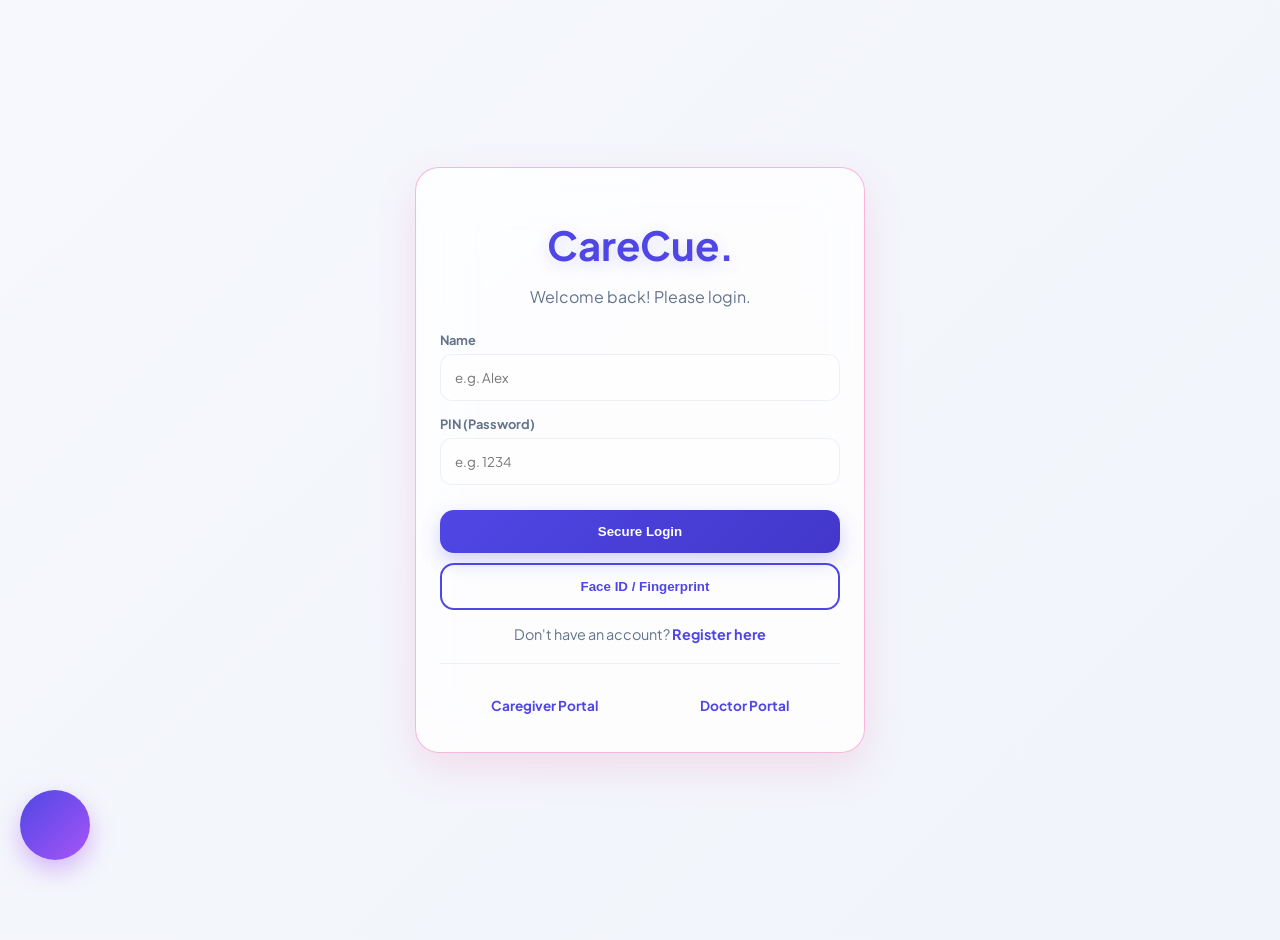
==== commit 33525be7: "update" ====
--- a/index.html
+++ b/index.html
@@ -3,7 +3,7 @@
 <head>
     <meta charset="UTF-8">
     <meta name="viewport" content="width=device-width, initial-scale=1.0">
-    <title>CareCue Enterprise Pro Max</title>
+    <title>CareCue</title>
     <link rel="stylesheet" href="style.css">
     <script src="https://unpkg.com/lucide@latest"></script>
     <script src="https://cdn.jsdelivr.net/npm/chart.js"></script>
@@ -150,8 +150,8 @@
     </div>
 
     <script>
-        const API = "http://127.0.0.1:8000/api";
-        const WS_URL = "ws://127.0.0.1:8000/ws";
+const API = "https://carecue-1.onrender.com";
+const WS_URL = "wss://carecue-1.onrender.com/ws";
         
         let state = { user: null, data: null, audioCtx: null, activeAlarm: null, recognition: null, role: 'patient', lang: 'en', bgImage: '' };
         let alarmInterval = null;
@@ -791,4 +791,7 @@
         function playSound() { if(!state.audioCtx) return; const o = state.audioCtx.createOscillator(); const g = state.audioCtx.createGain(); o.connect(g); g.connect(state.audioCtx.destination); o.frequency.value = 600; g.gain.value = 0.1; o.type='sine'; o.start(); o.stop(state.audioCtx.currentTime+1.5); }
     </script>
 </body>
-</html>+</html>
+
+
+
--- a/style.css
+++ b/style.css
@@ -154,4 +154,11 @@
 
 /* SWEETALERT OVERRIDES */
 .swal2-popup { border-radius: 24px !important; font-family: 'Plus Jakarta Sans', sans-serif !important; background: var(--bg) !important; color: var(--text) !important; box-shadow: 0 20px 40px rgba(0,0,0,0.2) !important; border: 1px solid var(--border) !important;}
-.swal2-confirm { border-radius: 12px !important; padding: 12px 24px !important; background: var(--primary) !important; box-shadow: 0 4px 12px rgba(79,70,229,0.3) !important;}+.swal2-confirm { border-radius: 12px !important; padding: 12px 24px !important; background: var(--primary) !important; box-shadow: 0 4px 12px rgba(79,70,229,0.3) !important;}
+
+#auth-screen {
+    background-image: url('Background.png'); /* replace with your image path */
+    background-size: cover;       /* makes image cover full screen */
+    background-position: center;  /* keeps image centered */
+    background-repeat: no-repeat; /* prevents repeating */
+}
